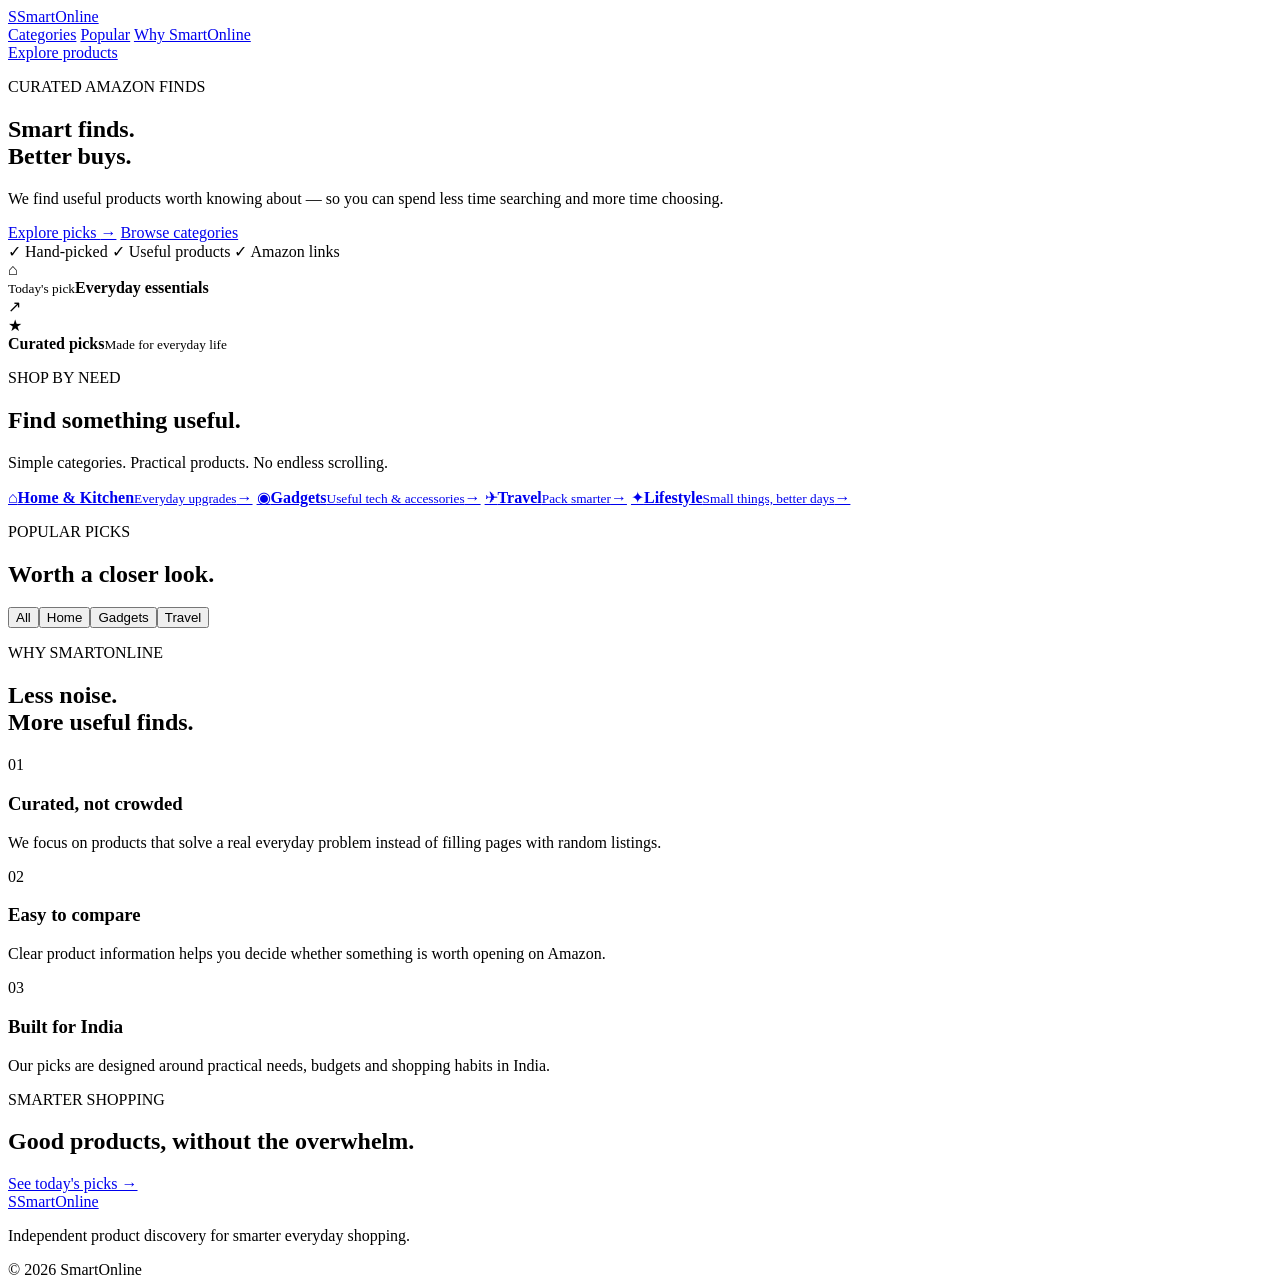
==== index.html @ 90ef84ed "Build SmartOnline static Amazon affiliate website: index.html" ====
<!doctype html>
<html lang="en">
<head>
  <meta charset="UTF-8" />
  <meta name="viewport" content="width=device-width, initial-scale=1.0" />
  <meta name="description" content="SmartOnline — discover useful products on Amazon India, curated for everyday life." />
  <title>SmartOnline — Smart finds. Better buys.</title>
  <link rel="preconnect" href="https://fonts.googleapis.com">
  <link rel="preconnect" href="https://fonts.gstatic.com" crossorigin>
  <link href="https://fonts.googleapis.com/css2?family=DM+Sans:wght@400;500;600;700&family=Manrope:wght@700;800&display=swap" rel="stylesheet">
  <link rel="stylesheet" href="styles.css" />
</head>
<body>
  <header class="site-header">
    <div class="container nav">
      <a class="brand" href="#"><span class="brand-mark">S</span><span>SmartOnline</span></a>
      <nav>
        <a href="#categories">Categories</a>
        <a href="#popular">Popular</a>
        <a href="#why">Why SmartOnline</a>
      </nav>
      <a class="nav-cta" href="#popular">Explore products</a>
    </div>
  </header>

  <main>
    <section class="hero">
      <div class="container hero-grid">
        <div class="hero-copy">
          <p class="eyebrow">CURATED AMAZON FINDS</p>
          <h1>Smart finds.<br><span>Better buys.</span></h1>
          <p class="hero-text">We find useful products worth knowing about — so you can spend less time searching and more time choosing.</p>
          <div class="hero-actions">
            <a class="button primary" href="#popular">Explore picks <span>→</span></a>
            <a class="text-link" href="#categories">Browse categories</a>
          </div>
          <div class="trust-row">
            <span>✓ Hand-picked</span>
            <span>✓ Useful products</span>
            <span>✓ Amazon links</span>
          </div>
        </div>
        <div class="hero-art">
          <div class="orb orb-one"></div><div class="orb orb-two"></div>
          <div class="floating-card card-main">
            <div class="product-visual visual-home">⌂</div>
            <div><small>Today's pick</small><strong>Everyday essentials</strong></div>
            <span class="arrow">↗</span>
          </div>
          <div class="floating-card card-small">
            <span class="mini-icon">★</span><div><strong>Curated picks</strong><small>Made for everyday life</small></div>
          </div>
          <div class="hero-ring"></div>
        </div>
      </div>
    </section>

    <section id="categories" class="section categories">
      <div class="container">
        <div class="section-heading">
          <div><p class="eyebrow">SHOP BY NEED</p><h2>Find something useful.</h2></div>
          <p>Simple categories. Practical products. No endless scrolling.</p>
        </div>
        <div class="category-grid">
          <a class="category-card" href="#popular" data-category="Home & Kitchen"><span class="category-icon">⌂</span><strong>Home & Kitchen</strong><small>Everyday upgrades</small><span>→</span></a>
          <a class="category-card" href="#popular" data-category="Gadgets"><span class="category-icon">◉</span><strong>Gadgets</strong><small>Useful tech & accessories</small><span>→</span></a>
          <a class="category-card" href="#popular" data-category="Travel"><span class="category-icon">✈</span><strong>Travel</strong><small>Pack smarter</small><span>→</span></a>
          <a class="category-card" href="#popular" data-category="Lifestyle"><span class="category-icon">✦</span><strong>Lifestyle</strong><small>Small things, better days</small><span>→</span></a>
        </div>
      </div>
    </section>

    <section id="popular" class="section products-section">
      <div class="container">
        <div class="section-heading">
          <div><p class="eyebrow">POPULAR PICKS</p><h2>Worth a closer look.</h2></div>
          <div class="filters"><button class="filter active" data-filter="All">All</button><button class="filter" data-filter="Home & Kitchen">Home</button><button class="filter" data-filter="Gadgets">Gadgets</button><button class="filter" data-filter="Travel">Travel</button></div>
        </div>
        <div id="productGrid" class="product-grid"></div>
      </div>
    </section>

    <section id="why" class="section why">
      <div class="container why-grid">
        <div><p class="eyebrow">WHY SMARTONLINE</p><h2>Less noise.<br>More useful finds.</h2></div>
        <div class="why-list">
          <article><span>01</span><div><h3>Curated, not crowded</h3><p>We focus on products that solve a real everyday problem instead of filling pages with random listings.</p></div></article>
          <article><span>02</span><div><h3>Easy to compare</h3><p>Clear product information helps you decide whether something is worth opening on Amazon.</p></div></article>
          <article><span>03</span><div><h3>Built for India</h3><p>Our picks are designed around practical needs, budgets and shopping habits in India.</p></div></article>
        </div>
      </div>
    </section>

    <section class="newsletter">
      <div class="container newsletter-inner">
        <div><p class="eyebrow">SMARTER SHOPPING</p><h2>Good products, without the overwhelm.</h2></div>
        <a class="button light" href="#popular">See today's picks →</a>
      </div>
    </section>
  </main>

  <footer><div class="container footer-inner"><a class="brand" href="#"><span class="brand-mark">S</span><span>SmartOnline</span></a><p>Independent product discovery for smarter everyday shopping.</p><span>© 2026 SmartOnline</span></div></footer>
  <script src="script.js"></script>
</body>
</html>
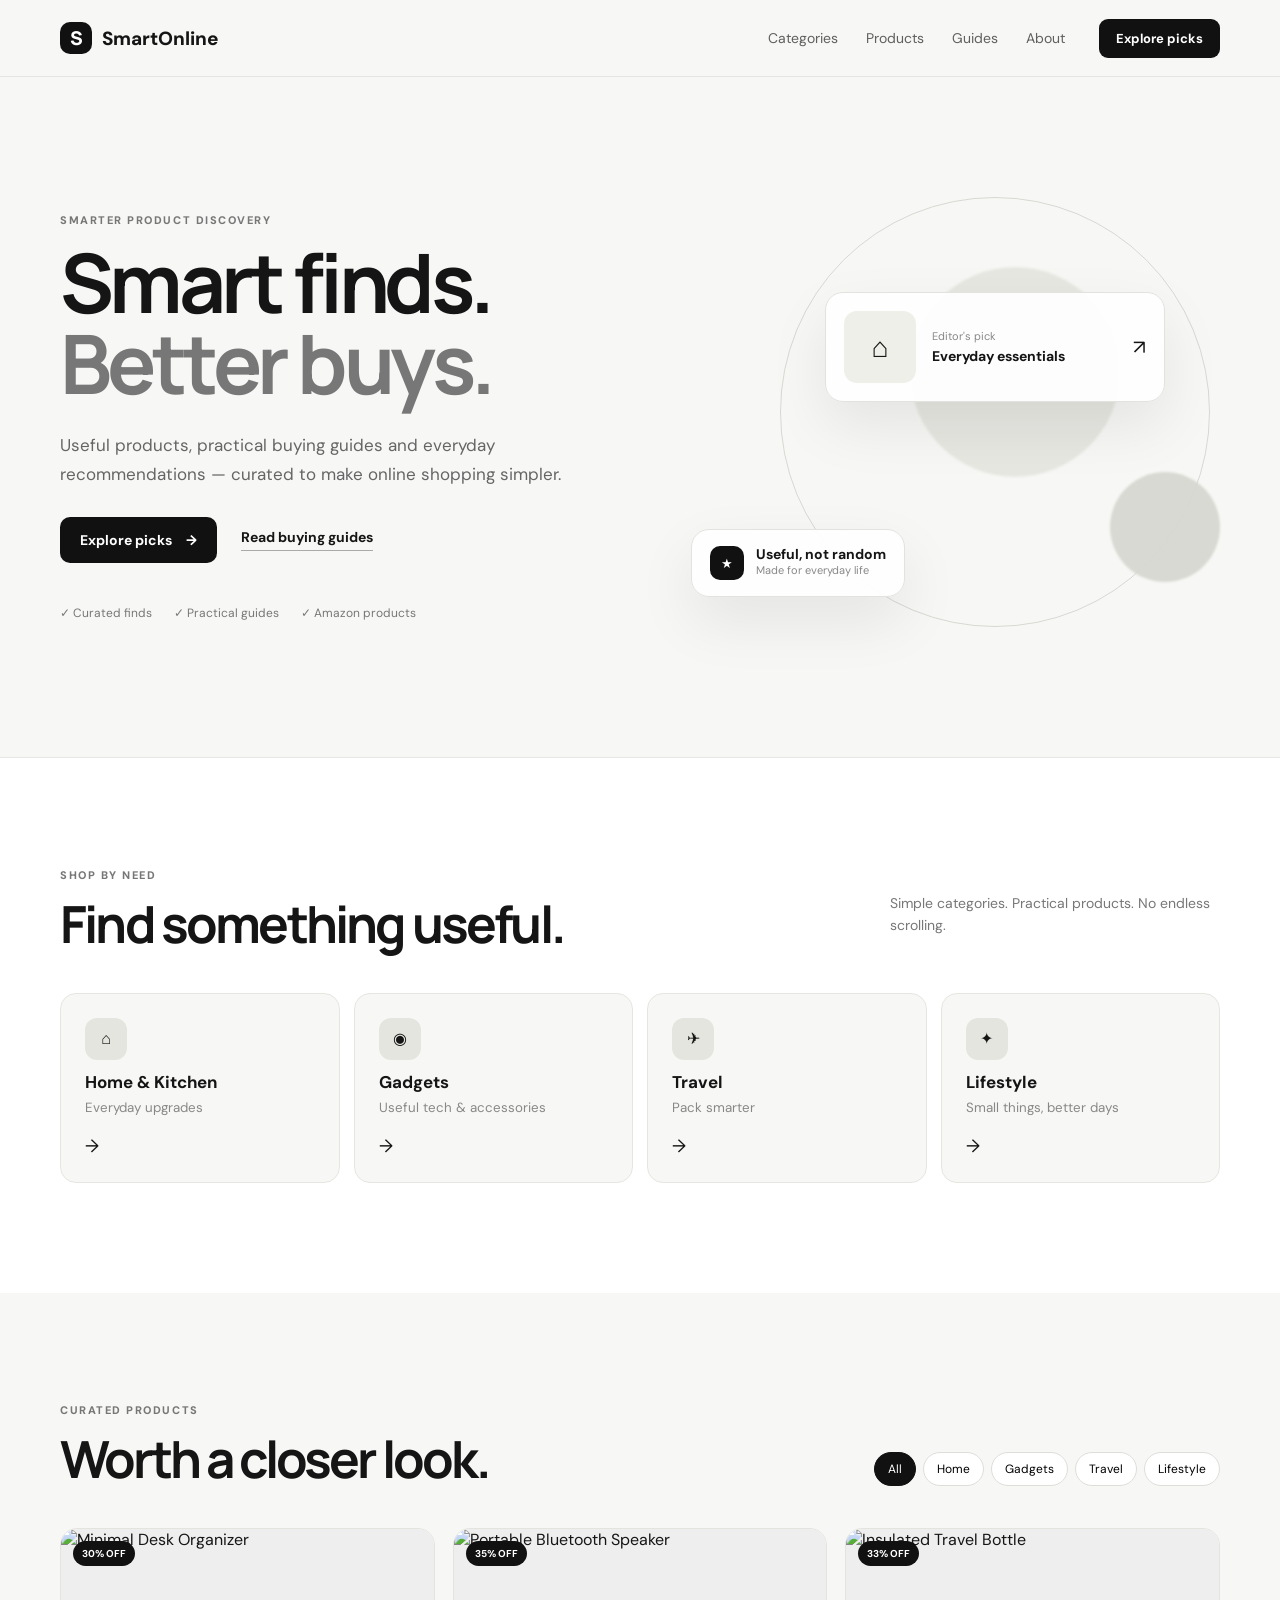
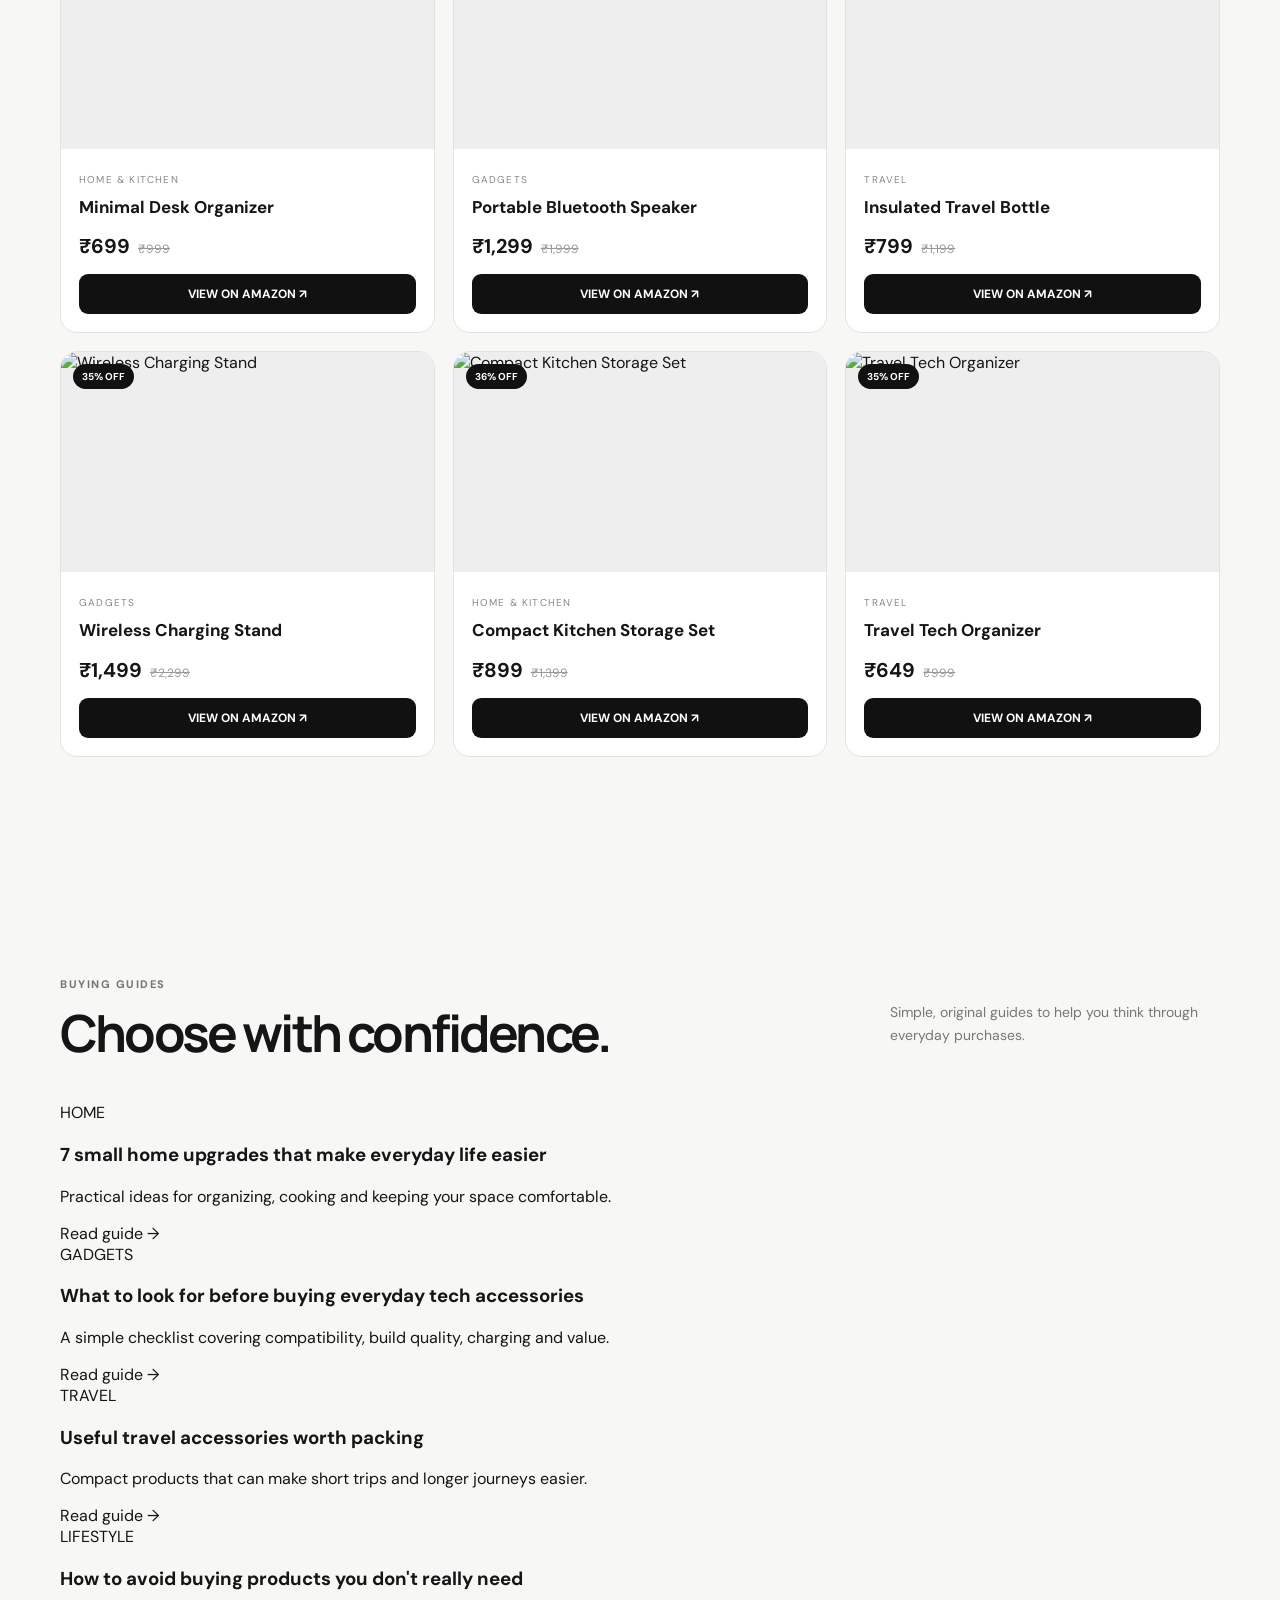
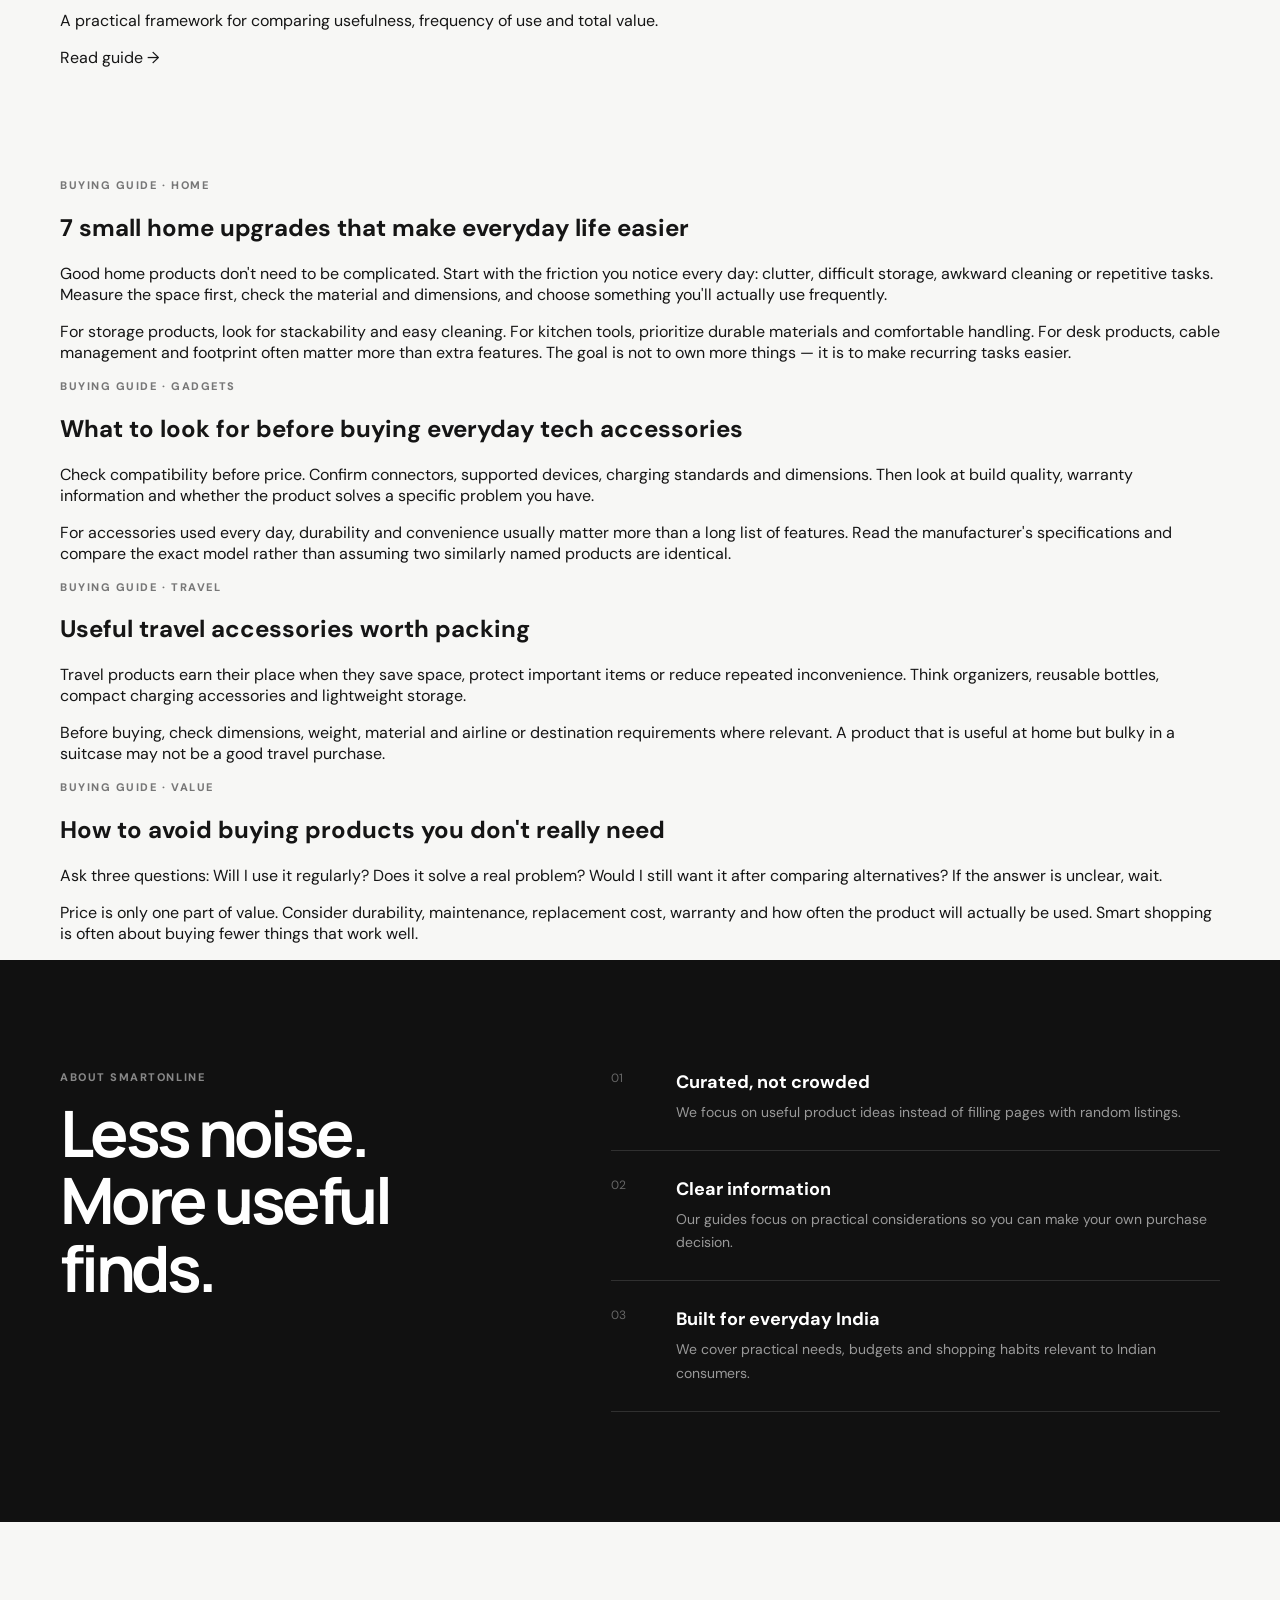
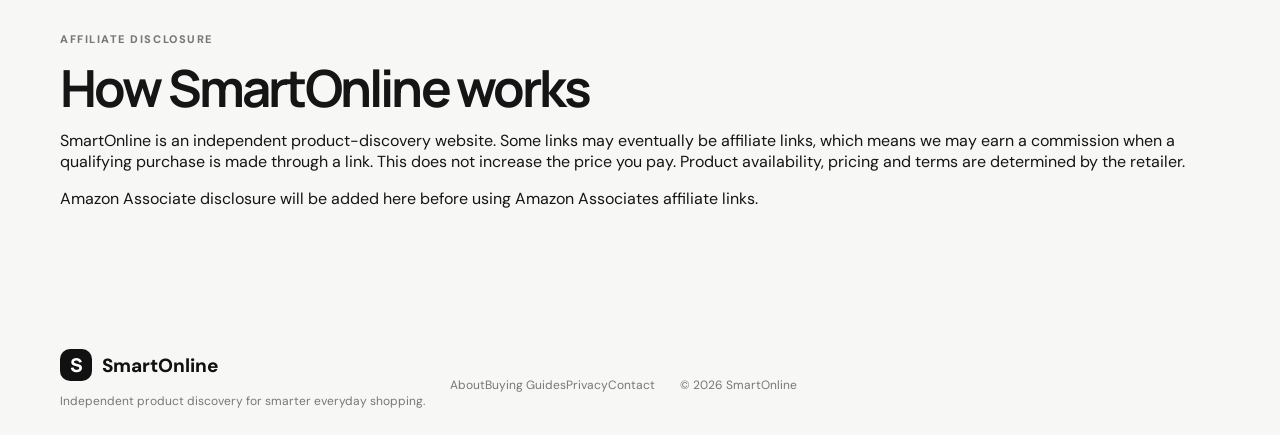
==== commit 6c7d8216: "Upgrade SmartOnline static site: index.html" ====
--- a/index.html
+++ b/index.html
@@ -1,105 +1,66 @@
 <!doctype html>
 <html lang="en">
 <head>
-  <meta charset="UTF-8" />
-  <meta name="viewport" content="width=device-width, initial-scale=1.0" />
-  <meta name="description" content="SmartOnline — discover useful products on Amazon India, curated for everyday life." />
-  <title>SmartOnline — Smart finds. Better buys.</title>
-  <link rel="preconnect" href="https://fonts.googleapis.com">
-  <link rel="preconnect" href="https://fonts.gstatic.com" crossorigin>
-  <link href="https://fonts.googleapis.com/css2?family=DM+Sans:wght@400;500;600;700&family=Manrope:wght@700;800&display=swap" rel="stylesheet">
-  <link rel="stylesheet" href="styles.css" />
+<meta charset="UTF-8"><meta name="viewport" content="width=device-width,initial-scale=1">
+<meta name="description" content="SmartOnline helps you discover useful products, practical buying guides and curated Amazon finds for everyday life in India.">
+<meta name="robots" content="index,follow">
+<title>SmartOnline — Smart finds. Better buys.</title>
+<link rel="preconnect" href="https://fonts.googleapis.com"><link rel="preconnect" href="https://fonts.gstatic.com" crossorigin>
+<link href="https://fonts.googleapis.com/css2?family=DM+Sans:wght@400;500;600;700&family=Manrope:wght@700;800&display=swap" rel="stylesheet">
+<link rel="stylesheet" href="styles.css">
 </head>
 <body>
-  <header class="site-header">
-    <div class="container nav">
-      <a class="brand" href="#"><span class="brand-mark">S</span><span>SmartOnline</span></a>
-      <nav>
-        <a href="#categories">Categories</a>
-        <a href="#popular">Popular</a>
-        <a href="#why">Why SmartOnline</a>
-      </nav>
-      <a class="nav-cta" href="#popular">Explore products</a>
-    </div>
-  </header>
+<header class="site-header"><div class="container nav">
+<a class="brand" href="#"><span class="brand-mark">S</span><span>SmartOnline</span></a>
+<nav><a href="#categories">Categories</a><a href="#products">Products</a><a href="#guides">Guides</a><a href="#about">About</a></nav>
+<a class="nav-cta" href="#products">Explore picks</a>
+</div></header>
+<main>
+<section class="hero"><div class="container hero-grid"><div class="hero-copy">
+<p class="eyebrow">SMARTER PRODUCT DISCOVERY</p><h1>Smart finds.<br><span>Better buys.</span></h1>
+<p class="hero-text">Useful products, practical buying guides and everyday recommendations — curated to make online shopping simpler.</p>
+<div class="hero-actions"><a class="button primary" href="#products">Explore picks <span>→</span></a><a class="text-link" href="#guides">Read buying guides</a></div>
+<div class="trust-row"><span>✓ Curated finds</span><span>✓ Practical guides</span><span>✓ Amazon products</span></div>
+</div><div class="hero-art"><div class="orb orb-one"></div><div class="orb orb-two"></div><div class="hero-ring"></div>
+<div class="floating-card card-main"><div class="product-visual">⌂</div><div><small>Editor's pick</small><strong>Everyday essentials</strong></div><span class="arrow">↗</span></div>
+<div class="floating-card card-small"><span class="mini-icon">★</span><div><strong>Useful, not random</strong><small>Made for everyday life</small></div></div>
+</div></div></section>
 
-  <main>
-    <section class="hero">
-      <div class="container hero-grid">
-        <div class="hero-copy">
-          <p class="eyebrow">CURATED AMAZON FINDS</p>
-          <h1>Smart finds.<br><span>Better buys.</span></h1>
-          <p class="hero-text">We find useful products worth knowing about — so you can spend less time searching and more time choosing.</p>
-          <div class="hero-actions">
-            <a class="button primary" href="#popular">Explore picks <span>→</span></a>
-            <a class="text-link" href="#categories">Browse categories</a>
-          </div>
-          <div class="trust-row">
-            <span>✓ Hand-picked</span>
-            <span>✓ Useful products</span>
-            <span>✓ Amazon links</span>
-          </div>
-        </div>
-        <div class="hero-art">
-          <div class="orb orb-one"></div><div class="orb orb-two"></div>
-          <div class="floating-card card-main">
-            <div class="product-visual visual-home">⌂</div>
-            <div><small>Today's pick</small><strong>Everyday essentials</strong></div>
-            <span class="arrow">↗</span>
-          </div>
-          <div class="floating-card card-small">
-            <span class="mini-icon">★</span><div><strong>Curated picks</strong><small>Made for everyday life</small></div>
-          </div>
-          <div class="hero-ring"></div>
-        </div>
-      </div>
-    </section>
+<section id="categories" class="section categories"><div class="container"><div class="section-heading"><div><p class="eyebrow">SHOP BY NEED</p><h2>Find something useful.</h2></div><p>Simple categories. Practical products. No endless scrolling.</p></div>
+<div class="category-grid">
+<a class="category-card" href="#products" data-category="Home & Kitchen"><span class="category-icon">⌂</span><strong>Home & Kitchen</strong><small>Everyday upgrades</small><span>→</span></a>
+<a class="category-card" href="#products" data-category="Gadgets"><span class="category-icon">◉</span><strong>Gadgets</strong><small>Useful tech & accessories</small><span>→</span></a>
+<a class="category-card" href="#products" data-category="Travel"><span class="category-icon">✈</span><strong>Travel</strong><small>Pack smarter</small><span>→</span></a>
+<a class="category-card" href="#products" data-category="Lifestyle"><span class="category-icon">✦</span><strong>Lifestyle</strong><small>Small things, better days</small><span>→</span></a>
+</div></div></section>
 
-    <section id="categories" class="section categories">
-      <div class="container">
-        <div class="section-heading">
-          <div><p class="eyebrow">SHOP BY NEED</p><h2>Find something useful.</h2></div>
-          <p>Simple categories. Practical products. No endless scrolling.</p>
-        </div>
-        <div class="category-grid">
-          <a class="category-card" href="#popular" data-category="Home & Kitchen"><span class="category-icon">⌂</span><strong>Home & Kitchen</strong><small>Everyday upgrades</small><span>→</span></a>
-          <a class="category-card" href="#popular" data-category="Gadgets"><span class="category-icon">◉</span><strong>Gadgets</strong><small>Useful tech & accessories</small><span>→</span></a>
-          <a class="category-card" href="#popular" data-category="Travel"><span class="category-icon">✈</span><strong>Travel</strong><small>Pack smarter</small><span>→</span></a>
-          <a class="category-card" href="#popular" data-category="Lifestyle"><span class="category-icon">✦</span><strong>Lifestyle</strong><small>Small things, better days</small><span>→</span></a>
-        </div>
-      </div>
-    </section>
+<section id="products" class="section products-section"><div class="container"><div class="section-heading"><div><p class="eyebrow">CURATED PRODUCTS</p><h2>Worth a closer look.</h2></div>
+<div class="filters"><button class="filter active" data-filter="All">All</button><button class="filter" data-filter="Home & Kitchen">Home</button><button class="filter" data-filter="Gadgets">Gadgets</button><button class="filter" data-filter="Travel">Travel</button><button class="filter" data-filter="Lifestyle">Lifestyle</button></div></div>
+<div id="productGrid" class="product-grid"></div></div></section>
 
-    <section id="popular" class="section products-section">
-      <div class="container">
-        <div class="section-heading">
-          <div><p class="eyebrow">POPULAR PICKS</p><h2>Worth a closer look.</h2></div>
-          <div class="filters"><button class="filter active" data-filter="All">All</button><button class="filter" data-filter="Home & Kitchen">Home</button><button class="filter" data-filter="Gadgets">Gadgets</button><button class="filter" data-filter="Travel">Travel</button></div>
-        </div>
-        <div id="productGrid" class="product-grid"></div>
-      </div>
-    </section>
+<section id="guides" class="section guides"><div class="container"><div class="section-heading"><div><p class="eyebrow">BUYING GUIDES</p><h2>Choose with confidence.</h2></div><p>Simple, original guides to help you think through everyday purchases.</p></div>
+<div class="guide-grid">
+<article class="guide-card"><span>HOME</span><h3>7 small home upgrades that make everyday life easier</h3><p>Practical ideas for organizing, cooking and keeping your space comfortable.</p><a href="#guide-home">Read guide →</a></article>
+<article class="guide-card"><span>GADGETS</span><h3>What to look for before buying everyday tech accessories</h3><p>A simple checklist covering compatibility, build quality, charging and value.</p><a href="#guide-gadgets">Read guide →</a></article>
+<article class="guide-card"><span>TRAVEL</span><h3>Useful travel accessories worth packing</h3><p>Compact products that can make short trips and longer journeys easier.</p><a href="#guide-travel">Read guide →</a></article>
+<article class="guide-card"><span>LIFESTYLE</span><h3>How to avoid buying products you don't really need</h3><p>A practical framework for comparing usefulness, frequency of use and total value.</p><a href="#guide-value">Read guide →</a></article>
+</div></div></section>
 
-    <section id="why" class="section why">
-      <div class="container why-grid">
-        <div><p class="eyebrow">WHY SMARTONLINE</p><h2>Less noise.<br>More useful finds.</h2></div>
-        <div class="why-list">
-          <article><span>01</span><div><h3>Curated, not crowded</h3><p>We focus on products that solve a real everyday problem instead of filling pages with random listings.</p></div></article>
-          <article><span>02</span><div><h3>Easy to compare</h3><p>Clear product information helps you decide whether something is worth opening on Amazon.</p></div></article>
-          <article><span>03</span><div><h3>Built for India</h3><p>Our picks are designed around practical needs, budgets and shopping habits in India.</p></div></article>
-        </div>
-      </div>
-    </section>
+<section class="guide-details"><div class="container">
+<article id="guide-home"><p class="eyebrow">BUYING GUIDE · HOME</p><h2>7 small home upgrades that make everyday life easier</h2><p>Good home products don't need to be complicated. Start with the friction you notice every day: clutter, difficult storage, awkward cleaning or repetitive tasks. Measure the space first, check the material and dimensions, and choose something you'll actually use frequently.</p><p>For storage products, look for stackability and easy cleaning. For kitchen tools, prioritize durable materials and comfortable handling. For desk products, cable management and footprint often matter more than extra features. The goal is not to own more things — it is to make recurring tasks easier.</p></article>
+<article id="guide-gadgets"><p class="eyebrow">BUYING GUIDE · GADGETS</p><h2>What to look for before buying everyday tech accessories</h2><p>Check compatibility before price. Confirm connectors, supported devices, charging standards and dimensions. Then look at build quality, warranty information and whether the product solves a specific problem you have.</p><p>For accessories used every day, durability and convenience usually matter more than a long list of features. Read the manufacturer's specifications and compare the exact model rather than assuming two similarly named products are identical.</p></article>
+<article id="guide-travel"><p class="eyebrow">BUYING GUIDE · TRAVEL</p><h2>Useful travel accessories worth packing</h2><p>Travel products earn their place when they save space, protect important items or reduce repeated inconvenience. Think organizers, reusable bottles, compact charging accessories and lightweight storage.</p><p>Before buying, check dimensions, weight, material and airline or destination requirements where relevant. A product that is useful at home but bulky in a suitcase may not be a good travel purchase.</p></article>
+<article id="guide-value"><p class="eyebrow">BUYING GUIDE · VALUE</p><h2>How to avoid buying products you don't really need</h2><p>Ask three questions: Will I use it regularly? Does it solve a real problem? Would I still want it after comparing alternatives? If the answer is unclear, wait.</p><p>Price is only one part of value. Consider durability, maintenance, replacement cost, warranty and how often the product will actually be used. Smart shopping is often about buying fewer things that work well.</p></article>
+</div></section>
 
-    <section class="newsletter">
-      <div class="container newsletter-inner">
-        <div><p class="eyebrow">SMARTER SHOPPING</p><h2>Good products, without the overwhelm.</h2></div>
-        <a class="button light" href="#popular">See today's picks →</a>
-      </div>
-    </section>
-  </main>
+<section id="about" class="section why"><div class="container why-grid"><div><p class="eyebrow">ABOUT SMARTONLINE</p><h2>Less noise.<br>More useful finds.</h2></div><div class="why-list">
+<article><span>01</span><div><h3>Curated, not crowded</h3><p>We focus on useful product ideas instead of filling pages with random listings.</p></div></article>
+<article><span>02</span><div><h3>Clear information</h3><p>Our guides focus on practical considerations so you can make your own purchase decision.</p></div></article>
+<article><span>03</span><div><h3>Built for everyday India</h3><p>We cover practical needs, budgets and shopping habits relevant to Indian consumers.</p></div></article>
+</div></div></section>
 
-  <footer><div class="container footer-inner"><a class="brand" href="#"><span class="brand-mark">S</span><span>SmartOnline</span></a><p>Independent product discovery for smarter everyday shopping.</p><span>© 2026 SmartOnline</span></div></footer>
-  <script src="script.js"></script>
-</body>
-</html>+<section class="section disclosure"><div class="container disclosure-inner"><p class="eyebrow">AFFILIATE DISCLOSURE</p><h2>How SmartOnline works</h2><p>SmartOnline is an independent product-discovery website. Some links may eventually be affiliate links, which means we may earn a commission when a qualifying purchase is made through a link. This does not increase the price you pay. Product availability, pricing and terms are determined by the retailer.</p><p class="notice">Amazon Associate disclosure will be added here before using Amazon Associates affiliate links.</p></div></section>
+</main>
+<footer><div class="container footer-inner"><div><a class="brand" href="#"><span class="brand-mark">S</span><span>SmartOnline</span></a><p>Independent product discovery for smarter everyday shopping.</p></div><div class="footer-links"><a href="#about">About</a><a href="#guides">Buying Guides</a><a href="privacy.html">Privacy</a><a href="contact.html">Contact</a></div><span>© 2026 SmartOnline</span></div></footer>
+<script src="script.js"></script>
+</body></html>
--- a/styles.css
+++ b/styles.css
@@ -0,0 +1 @@
+*{box-sizing:border-box}html{scroll-behavior:smooth}body{margin:0;background:#f7f7f5;color:#151515;font-family:"DM Sans",sans-serif}a{text-decoration:none;color:inherit}.container{width:min(1160px,calc(100% - 40px));margin:auto}.site-header{background:#f7f7f5;border-bottom:1px solid #e5e5e1;position:sticky;top:0;z-index:20}.nav{height:76px;display:flex;align-items:center;gap:34px}.brand{display:flex;align-items:center;gap:10px;font-weight:800;font-size:19px}.brand-mark{width:32px;height:32px;border-radius:10px;background:#111;color:#fff;display:grid;place-items:center;font-family:Manrope}.nav nav{display:flex;gap:28px;margin-left:auto}.nav nav a{font-size:14px;color:#5f5f5f}.nav nav a:hover{color:#111}.nav-cta{background:#111;color:#fff;border-radius:9px;padding:11px 17px;font-size:13px;font-weight:700}.hero{min-height:680px;display:flex;align-items:center;overflow:hidden}.hero-grid{display:grid;grid-template-columns:1.02fr .98fr;gap:50px;align-items:center}.eyebrow{font-size:11px;font-weight:800;letter-spacing:.14em;color:#777;margin:0 0 15px}.hero h1,.section h2,.newsletter h2{font-family:Manrope,sans-serif;letter-spacing:-.055em}.hero h1{font-size:clamp(50px,7vw,82px);line-height:.98;margin:0}.hero h1 span{color:#777}.hero-text{max-width:540px;color:#656565;font-size:17px;line-height:1.7;margin:28px 0}.hero-actions{display:flex;align-items:center;gap:24px}.button{display:inline-flex;align-items:center;gap:14px;padding:14px 20px;border-radius:10px;font-weight:700;font-size:14px}.primary{background:#111;color:#fff}.primary:hover{transform:translateY(-1px)}.text-link{font-size:14px;font-weight:700;border-bottom:1px solid #aaa;padding-bottom:4px}.trust-row{display:flex;gap:22px;margin-top:42px;color:#777;font-size:12px}.hero-art{height:500px;position:relative}.hero-ring{position:absolute;width:430px;height:430px;border:1px solid #d8d8d3;border-radius:50%;right:10px;top:30px}.orb{position:absolute;border-radius:50%;filter:blur(1px)}.orb-one{width:210px;height:210px;background:#e7e7e2;right:100px;top:100px}.orb-two{width:110px;height:110px;background:#d9d9d3;right:0;bottom:85px}.floating-card{position:absolute;background:rgba(255,255,255,.92);border:1px solid #e2e2de;box-shadow:0 24px 60px rgba(0,0,0,.08);border-radius:18px}.card-main{width:340px;right:55px;top:125px;padding:18px;display:flex;align-items:center;gap:16px}.card-main small,.card-small small{display:block;color:#888;font-size:11px;margin-bottom:4px}.card-main strong,.card-small strong{display:block;font-size:14px}.product-visual{width:72px;height:72px;border-radius:13px;background:#efefe9;display:grid;place-items:center;font-size:28px}.arrow{margin-left:auto;font-size:20px}.card-small{left:15px;bottom:70px;padding:15px 18px;display:flex;gap:12px;align-items:center}.mini-icon{width:34px;height:34px;border-radius:10px;background:#111;color:#fff;display:grid;place-items:center;font-size:13px}.section{padding:110px 0}.categories{background:#fff;border-top:1px solid #e7e7e3}.section-heading{display:flex;align-items:end;justify-content:space-between;gap:30px;margin-bottom:42px}.section h2{font-size:clamp(34px,4vw,54px);line-height:1.05;margin:0}.section-heading>p{max-width:330px;color:#777;line-height:1.6;font-size:14px}.category-grid{display:grid;grid-template-columns:repeat(4,1fr);gap:14px}.category-card{background:#f7f7f5;border:1px solid #e6e6e1;border-radius:16px;padding:24px;min-height:190px;display:flex;flex-direction:column;transition:.25s}.category-card:hover{background:#111;color:#fff;transform:translateY(-4px)}.category-card:hover small{color:#aaa}.category-card:hover .category-icon{background:#fff;color:#111}.category-card .category-icon{width:42px;height:42px;border-radius:12px;background:#e5e5df;display:grid;place-items:center;margin-bottom:auto}.category-card strong{font-size:17px}.category-card small{color:#888;margin-top:6px}.category-card>span:last-child{margin-top:18px;font-size:18px}.products-section{background:#f7f7f5}.filters{display:flex;gap:7px;flex-wrap:wrap}.filter{border:1px solid #deded9;background:#fff;border-radius:99px;padding:8px 13px;font:inherit;font-size:12px;cursor:pointer}.filter.active{background:#111;color:#fff;border-color:#111}.product-grid{display:grid;grid-template-columns:repeat(3,1fr);gap:18px}.product-card{background:#fff;border:1px solid #e4e4df;border-radius:17px;overflow:hidden;transition:.25s}.product-card:hover{transform:translateY(-4px);box-shadow:0 18px 40px rgba(0,0,0,.07)}.product-image{height:220px;background:#eee;position:relative;overflow:hidden}.product-image img{width:100%;height:100%;object-fit:cover;display:block}.badge{position:absolute;top:12px;left:12px;background:#111;color:#fff;border-radius:99px;padding:6px 9px;font-size:10px;font-weight:700}.product-body{padding:18px}.product-category{font-size:10px;text-transform:uppercase;letter-spacing:.12em;color:#888}.product-body h3{font-size:17px;margin:8px 0;line-height:1.35}.price{display:flex;align-items:baseline;gap:8px;margin:15px 0}.price strong{font-size:20px}.price del{font-size:12px;color:#999}.product-button{display:flex;justify-content:center;padding:12px;border-radius:9px;background:#111;color:#fff;font-size:12px;font-weight:700}.why{background:#111;color:#fff}.why .eyebrow{color:#888}.why h2{font-size:clamp(40px,5vw,65px)}.why-grid{display:grid;grid-template-columns:.85fr 1.15fr;gap:100px}.why-list article{display:grid;grid-template-columns:45px 1fr;gap:20px;padding:26px 0;border-bottom:1px solid #303030}.why-list article:first-child{padding-top:0}.why-list span{color:#666;font-size:12px}.why-list h3{margin:0 0 7px;font-size:18px}.why-list p{margin:0;color:#999;line-height:1.65;font-size:14px}.newsletter{background:#d9d9d2;padding:65px 0}.newsletter-inner{display:flex;justify-content:space-between;align-items:center;gap:30px}.newsletter h2{margin:0;font-size:clamp(30px,4vw,50px);max-width:650px}.button.light{background:#fff}.footer-inner{min-height:100px;display:flex;align-items:center;gap:25px;font-size:12px;color:#777}.footer-inner .brand{color:#111;margin-right:auto}.footer-inner .brand-mark{color:#fff}@media(max-width:850px){.nav nav{display:none}.hero{min-height:auto;padding:70px 0}.hero-grid{grid-template-columns:1fr}.hero-art{height:360px}.hero-ring{width:320px;height:320px;right:15%;top:15px}.card-main{right:8%;top:75px}.card-small{left:3%;bottom:30px}.category-grid{grid-template-columns:repeat(2,1fr)}.product-grid{grid-template-columns:repeat(2,1fr)}.why-grid{grid-template-columns:1fr;gap:50px}.newsletter-inner{align-items:flex-start;flex-direction:column}}@media(max-width:560px){.container{width:min(100% - 28px,1160px)}.nav{height:66px}.nav-cta{padding:9px 12px}.hero h1{font-size:52px}.trust-row{flex-wrap:wrap;gap:10px 15px}.hero-art{height:330px}.card-main{width:285px;right:2%;}.category-grid,.product-grid{grid-template-columns:1fr}.section{padding:75px 0}.section-heading{align-items:flex-start;flex-direction:column;margin-bottom:28px}.filters{width:100%}.newsletter{padding:50px 0}.footer-inner{padding:25px 0;flex-wrap:wrap}.footer-inner .brand{width:100%}}
